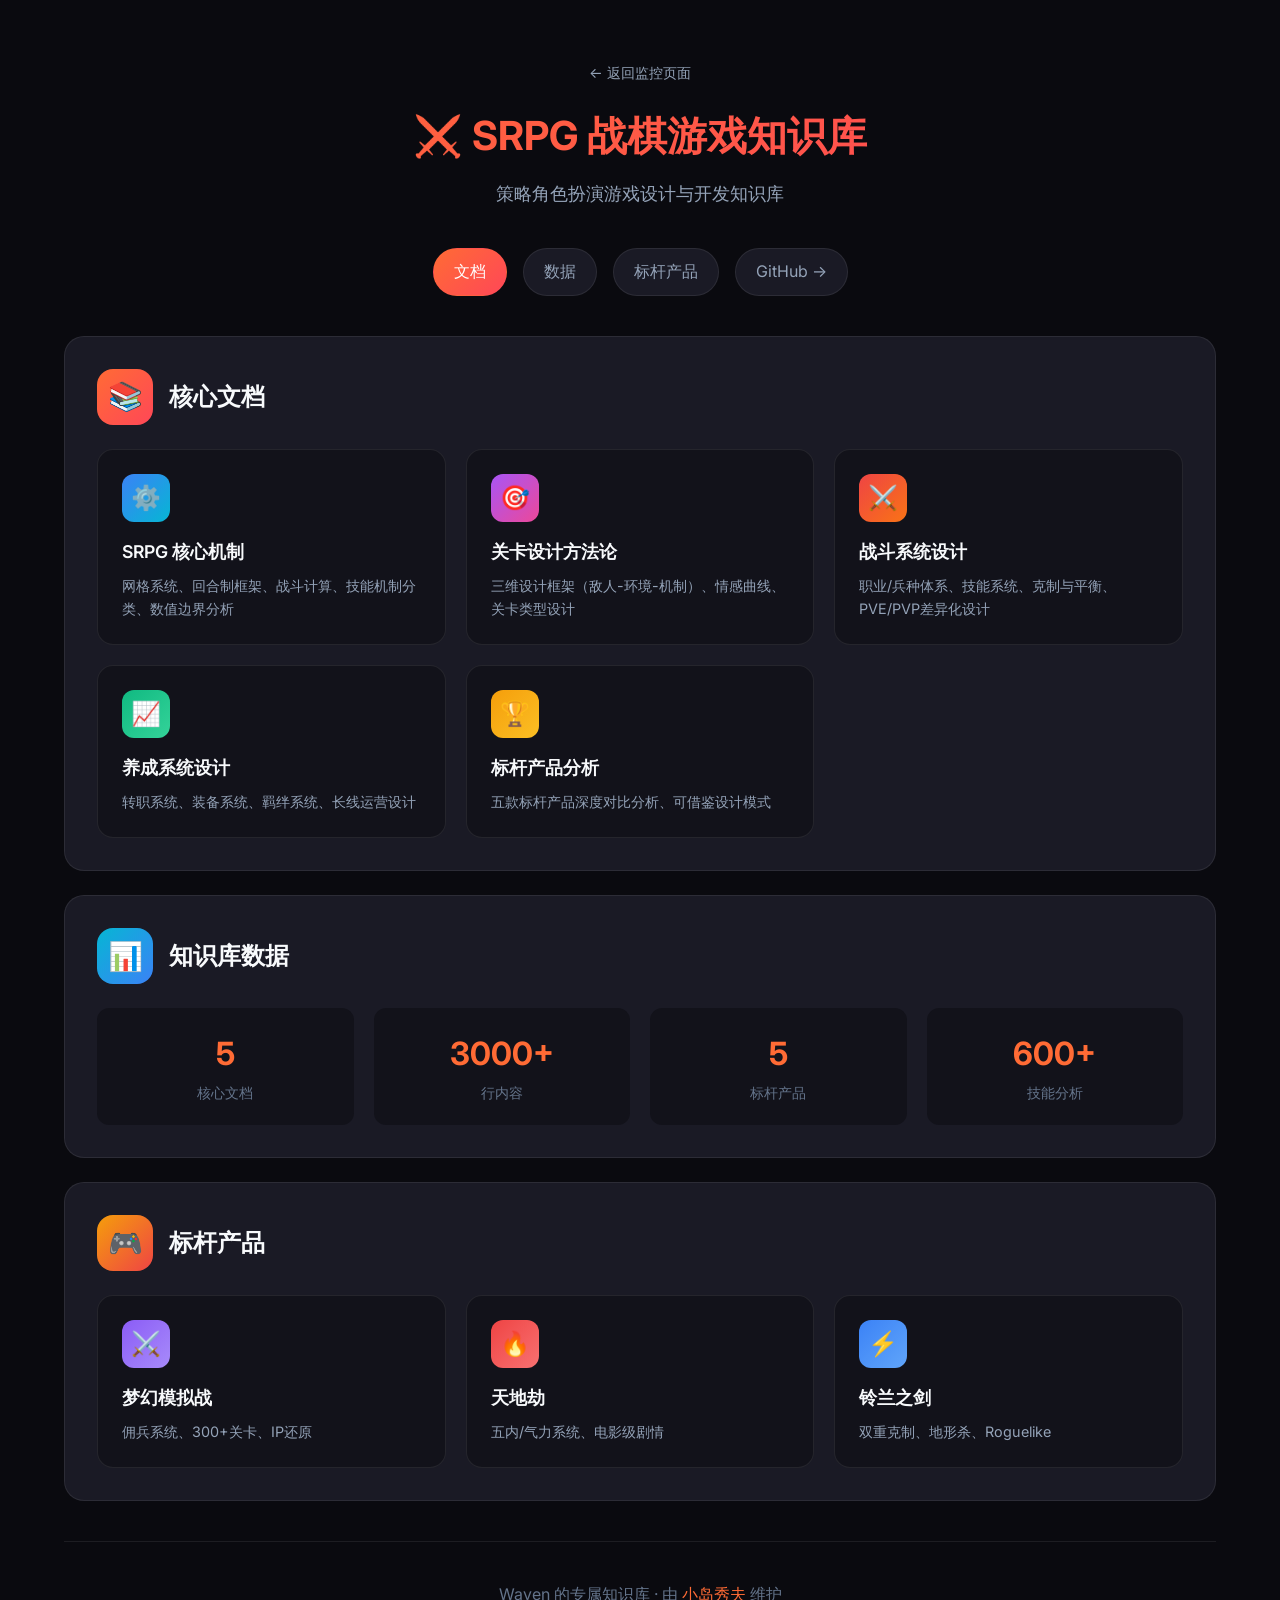
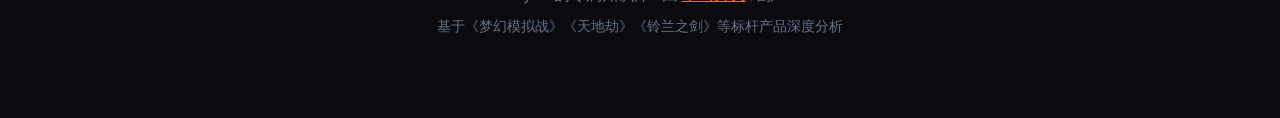
==== index.html @ 417c96cd "添加网页版知识库" ====
<!DOCTYPE html>
<html lang="zh-CN">
<head>
    <meta charset="UTF-8">
    <meta name="viewport" content="width=device-width, initial-scale=1.0">
    <title>SRPG 战棋游戏知识库 | 小岛秀夫</title>
    <link href="https://fonts.googleapis.com/css2?family=Inter:wght@300;400;500;600;700&display=swap" rel="stylesheet">
    <style>
        :root {
            --bg-primary: #0a0a0f;
            --bg-secondary: #12121a;
            --bg-card: #1a1a25;
            --accent-red: #ff4757;
            --accent-orange: #ff6b35;
            --accent-pink: #ff6b9d;
            --accent-purple: #a855f7;
            --accent-blue: #3b82f6;
            --accent-cyan: #06b6d4;
            --accent-green: #10b981;
            --text-primary: #f8fafc;
            --text-secondary: #94a3b8;
            --text-muted: #64748b;
            --border: rgba(255, 255, 255, 0.08);
        }

        * { margin: 0; padding: 0; box-sizing: border-box; }

        body {
            font-family: 'Inter', -apple-system, BlinkMacSystemFont, sans-serif;
            background: var(--bg-primary);
            color: var(--text-primary);
            min-height: 100vh;
            line-height: 1.6;
        }

        .container { max-width: 1200px; margin: 0 auto; padding: 40px 24px; }

        /* Header */
        header { text-align: center; margin-bottom: 40px; padding-top: 20px; }
        .back-link {
            display: inline-flex;
            align-items: center;
            gap: 8px;
            color: var(--text-secondary);
            text-decoration: none;
            font-size: 0.9rem;
            margin-bottom: 20px;
            transition: color 0.3s ease;
        }
        .back-link:hover { color: var(--accent-orange); }

        h1 {
            font-size: 2.5rem;
            font-weight: 700;
            background: linear-gradient(135deg, var(--accent-orange), var(--accent-red));
            -webkit-background-clip: text;
            -webkit-text-fill-color: transparent;
            margin-bottom: 12px;
        }

        .subtitle {
            color: var(--text-secondary);
            font-size: 1.1rem;
        }

        /* Nav */
        .nav {
            display: flex;
            justify-content: center;
            gap: 16px;
            margin-bottom: 40px;
            flex-wrap: wrap;
        }
        .nav-link {
            padding: 10px 20px;
            border-radius: 50px;
            background: var(--bg-card);
            color: var(--text-secondary);
            text-decoration: none;
            border: 1px solid var(--border);
            transition: all 0.3s ease;
        }
        .nav-link:hover, .nav-link.active {
            background: linear-gradient(135deg, var(--accent-orange), var(--accent-red));
            color: white;
            border-color: transparent;
        }

        /* Cards */
        .card {
            background: var(--bg-card);
            border: 1px solid var(--border);
            border-radius: 20px;
            padding: 32px;
            margin-bottom: 24px;
        }

        .card-header {
            display: flex;
            align-items: center;
            gap: 16px;
            margin-bottom: 24px;
        }

        .card-icon {
            width: 56px;
            height: 56px;
            border-radius: 16px;
            display: flex;
            align-items: center;
            justify-content: center;
            font-size: 28px;
        }

        .card-title {
            font-size: 1.5rem;
            font-weight: 600;
        }

        /* Doc Grid */
        .doc-grid {
            display: grid;
            grid-template-columns: repeat(auto-fit, minmax(300px, 1fr));
            gap: 20px;
        }

        .doc-card {
            background: var(--bg-secondary);
            border: 1px solid var(--border);
            border-radius: 16px;
            padding: 24px;
            transition: all 0.3s ease;
            text-decoration: none;
            color: inherit;
        }

        .doc-card:hover {
            transform: translateY(-4px);
            border-color: var(--accent-orange);
            box-shadow: 0 10px 40px rgba(255, 107, 53, 0.2);
        }

        .doc-icon {
            width: 48px;
            height: 48px;
            border-radius: 12px;
            display: flex;
            align-items: center;
            justify-content: center;
            font-size: 24px;
            margin-bottom: 16px;
        }

        .doc-title {
            font-size: 1.1rem;
            font-weight: 600;
            margin-bottom: 8px;
        }

        .doc-desc {
            font-size: 0.9rem;
            color: var(--text-secondary);
            line-height: 1.6;
        }

        /* Stats */
        .stats-grid {
            display: grid;
            grid-template-columns: repeat(4, 1fr);
            gap: 20px;
            margin-top: 24px;
        }

        .stat-item {
            text-align: center;
            padding: 20px;
            background: var(--bg-secondary);
            border-radius: 12px;
        }

        .stat-value {
            font-size: 2rem;
            font-weight: 700;
            color: var(--accent-orange);
        }

        .stat-label {
            font-size: 0.85rem;
            color: var(--text-muted);
            margin-top: 4px;
        }

        /* Footer */
        footer {
            text-align: center;
            padding: 40px 0;
            color: var(--text-muted);
            border-top: 1px solid var(--border);
            margin-top: 40px;
        }

        /* Responsive */
        @media (max-width: 768px) {
            h1 { font-size: 1.8rem; }
            .stats-grid { grid-template-columns: repeat(2, 1fr); }
            .doc-grid { grid-template-columns: 1fr; }
        }
    </style>
</head>
<body>
    <div class="container">
        <header>
            <a href="https://waynefwj.github.io/kimi-claw-status/" class="back-link">← 返回监控页面</a>
            <h1>⚔️ SRPG 战棋游戏知识库</h1>
            <p class="subtitle">策略角色扮演游戏设计与开发知识库</p>
        </header>

        <nav class="nav">
            <a href="#docs" class="nav-link active">文档</a>
            <a href="#stats" class="nav-link">数据</a>
            <a href="#products" class="nav-link">标杆产品</a>
            <a href="https://github.com/WayneFWJ/srpg-knowledge-base" class="nav-link" target="_blank">GitHub →</a>
        </nav>

        <div class="card" id="docs">
            <div class="card-header">
                <div class="card-icon" style="background: linear-gradient(135deg, #ff6b35, #ff4757);">📚</div>
                <h2 class="card-title">核心文档</h2>
            </div>
            <div class="doc-grid">
                <a href="./SRPG%20核心机制.md" class="doc-card">
                    <div class="doc-icon" style="background: linear-gradient(135deg, #3b82f6, #06b6d4);">⚙️</div>
                    <div class="doc-title">SRPG 核心机制</div>
                    <div class="doc-desc">网格系统、回合制框架、战斗计算、技能机制分类、数值边界分析</div>
                </a>
                <a href="./关卡设计方法论.md" class="doc-card">
                    <div class="doc-icon" style="background: linear-gradient(135deg, #a855f7, #ec4899);">🎯</div>
                    <div class="doc-title">关卡设计方法论</div>
                    <div class="doc-desc">三维设计框架（敌人-环境-机制）、情感曲线、关卡类型设计</div>
                </a>
                <a href="./战斗系统设计.md" class="doc-card">
                    <div class="doc-icon" style="background: linear-gradient(135deg, #ef4444, #f97316);">⚔️</div>
                    <div class="doc-title">战斗系统设计</div>
                    <div class="doc-desc">职业/兵种体系、技能系统、克制与平衡、PVE/PVP差异化设计</div>
                </a>
                <a href="./养成系统设计.md" class="doc-card">
                    <div class="doc-icon" style="background: linear-gradient(135deg, #10b981, #34d399);">📈</div>
                    <div class="doc-title">养成系统设计</div>
                    <div class="doc-desc">转职系统、装备系统、羁绊系统、长线运营设计</div>
                </a>
                <a href="./标杆产品分析.md" class="doc-card">
                    <div class="doc-icon" style="background: linear-gradient(135deg, #f59e0b, #fbbf24);">🏆</div>
                    <div class="doc-title">标杆产品分析</div>
                    <div class="doc-desc">五款标杆产品深度对比分析、可借鉴设计模式</div>
                </a>
            </div>
        </div>

        <div class="card" id="stats">
            <div class="card-header">
                <div class="card-icon" style="background: linear-gradient(135deg, #06b6d4, #3b82f6);">📊</div>
                <h2 class="card-title">知识库数据</h2>
            </div>
            <div class="stats-grid">
                <div class="stat-item">
                    <div class="stat-value">5</div>
                    <div class="stat-label">核心文档</div>
                </div>
                <div class="stat-item">
                    <div class="stat-value">3000+</div>
                    <div class="stat-label">行内容</div>
                </div>
                <div class="stat-item">
                    <div class="stat-value">5</div>
                    <div class="stat-label">标杆产品</div>
                </div>
                <div class="stat-item">
                    <div class="stat-value">600+</div>
                    <div class="stat-label">技能分析</div>
                </div>
            </div>
        </div>

        <div class="card" id="products">
            <div class="card-header">
                <div class="card-icon" style="background: linear-gradient(135deg, #f59e0b, #ef4444);">🎮</div>
                <h2 class="card-title">标杆产品</h2>
            </div>
            <div class="doc-grid">
                <div class="doc-card">
                    <div class="doc-icon" style="background: linear-gradient(135deg, #8b5cf6, #a78bfa);">⚔️</div>
                    <div class="doc-title">梦幻模拟战</div>
                    <div class="doc-desc">佣兵系统、300+关卡、IP还原</div>
                </div>
                <div class="doc-card">
                    <div class="doc-icon" style="background: linear-gradient(135deg, #ef4444, #f87171);">🔥</div>
                    <div class="doc-title">天地劫</div>
                    <div class="doc-desc">五内/气力系统、电影级剧情</div>
                </div>
                <div class="doc-card">
                    <div class="doc-icon" style="background: linear-gradient(135deg, #3b82f6, #60a5fa);">⚡</div>
                    <div class="doc-title">铃兰之剑</div>
                    <div class="doc-desc">双重克制、地形杀、Roguelike</div>
                </div>
            </div>
        </div>

        <footer>
            <p>Wayen 的专属知识库 · 由 <a href="https://waynefwj.github.io/kimi-claw-status/" style="color: var(--accent-orange);">小岛秀夫</a> 维护</p>
            <p style="margin-top: 8px; font-size: 0.85rem;">基于《梦幻模拟战》《天地劫》《铃兰之剑》等标杆产品深度分析</p>
        </footer>
    </div>
</body>
</html>
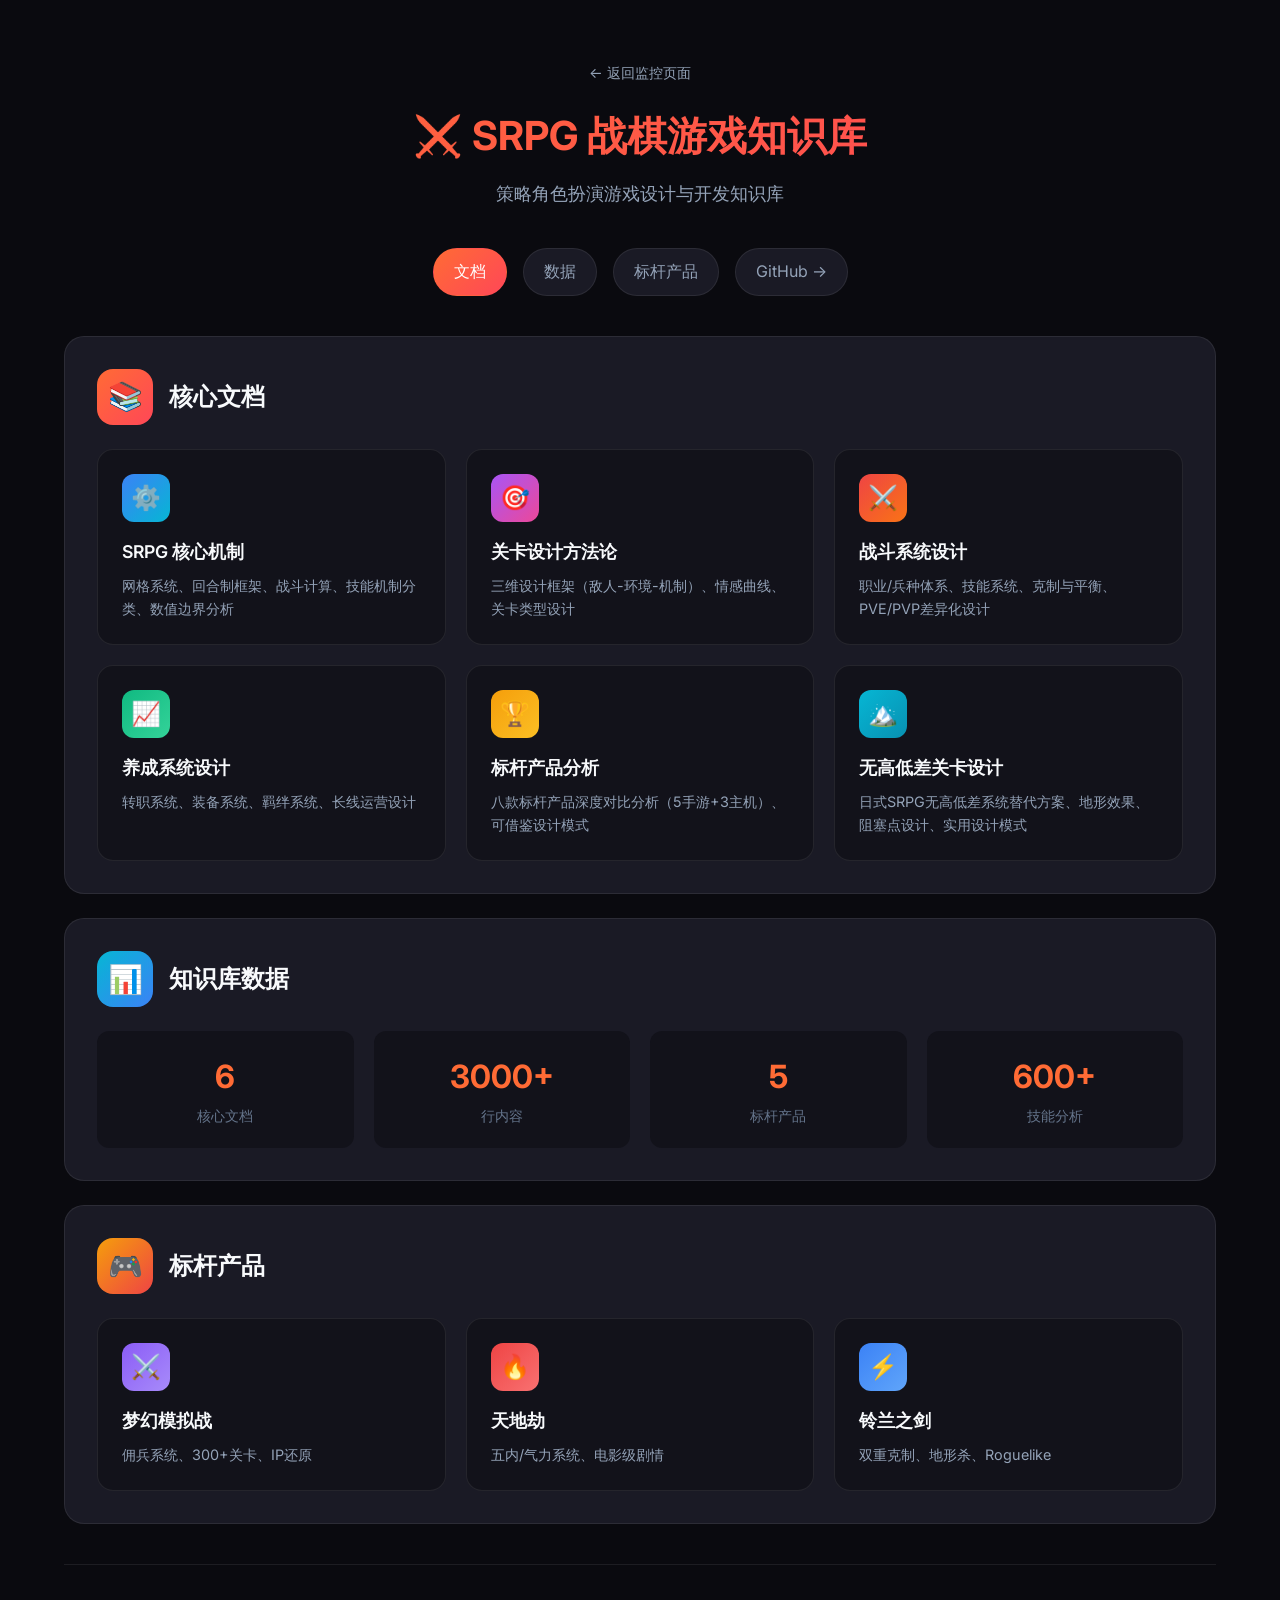
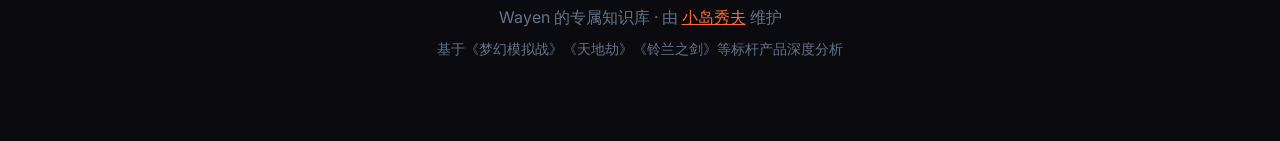
==== commit 13c4ecff: "更新索引页面：添加无高低差关卡设计文档链接" ====
--- a/index.html
+++ b/index.html
@@ -228,30 +228,35 @@
                 <h2 class="card-title">核心文档</h2>
             </div>
             <div class="doc-grid">
-                <a href="./SRPG%20核心机制.md" class="doc-card">
+                <a href="./SRPG%20核心机制.html" class="doc-card">
                     <div class="doc-icon" style="background: linear-gradient(135deg, #3b82f6, #06b6d4);">⚙️</div>
                     <div class="doc-title">SRPG 核心机制</div>
                     <div class="doc-desc">网格系统、回合制框架、战斗计算、技能机制分类、数值边界分析</div>
                 </a>
-                <a href="./关卡设计方法论.md" class="doc-card">
+                <a href="./关卡设计方法论.html" class="doc-card">
                     <div class="doc-icon" style="background: linear-gradient(135deg, #a855f7, #ec4899);">🎯</div>
                     <div class="doc-title">关卡设计方法论</div>
                     <div class="doc-desc">三维设计框架（敌人-环境-机制）、情感曲线、关卡类型设计</div>
                 </a>
-                <a href="./战斗系统设计.md" class="doc-card">
+                <a href="./战斗系统设计.html" class="doc-card">
                     <div class="doc-icon" style="background: linear-gradient(135deg, #ef4444, #f97316);">⚔️</div>
                     <div class="doc-title">战斗系统设计</div>
                     <div class="doc-desc">职业/兵种体系、技能系统、克制与平衡、PVE/PVP差异化设计</div>
                 </a>
-                <a href="./养成系统设计.md" class="doc-card">
+                <a href="./养成系统设计.html" class="doc-card">
                     <div class="doc-icon" style="background: linear-gradient(135deg, #10b981, #34d399);">📈</div>
                     <div class="doc-title">养成系统设计</div>
                     <div class="doc-desc">转职系统、装备系统、羁绊系统、长线运营设计</div>
                 </a>
-                <a href="./标杆产品分析.md" class="doc-card">
+                <a href="./标杆产品分析.html" class="doc-card">
                     <div class="doc-icon" style="background: linear-gradient(135deg, #f59e0b, #fbbf24);">🏆</div>
                     <div class="doc-title">标杆产品分析</div>
-                    <div class="doc-desc">五款标杆产品深度对比分析、可借鉴设计模式</div>
+                    <div class="doc-desc">八款标杆产品深度对比分析（5手游+3主机）、可借鉴设计模式</div>
+                </a>
+                <a href="./无高低差关卡设计.html" class="doc-card">
+                    <div class="doc-icon" style="background: linear-gradient(135deg, #06b6d4, #0891b2);">🏔️</div>
+                    <div class="doc-title">无高低差关卡设计</div>
+                    <div class="doc-desc">日式SRPG无高低差系统替代方案、地形效果、阻塞点设计、实用设计模式</div>
                 </a>
             </div>
         </div>
@@ -263,7 +268,7 @@
             </div>
             <div class="stats-grid">
                 <div class="stat-item">
-                    <div class="stat-value">5</div>
+                    <div class="stat-value">6</div>
                     <div class="stat-label">核心文档</div>
                 </div>
                 <div class="stat-item">
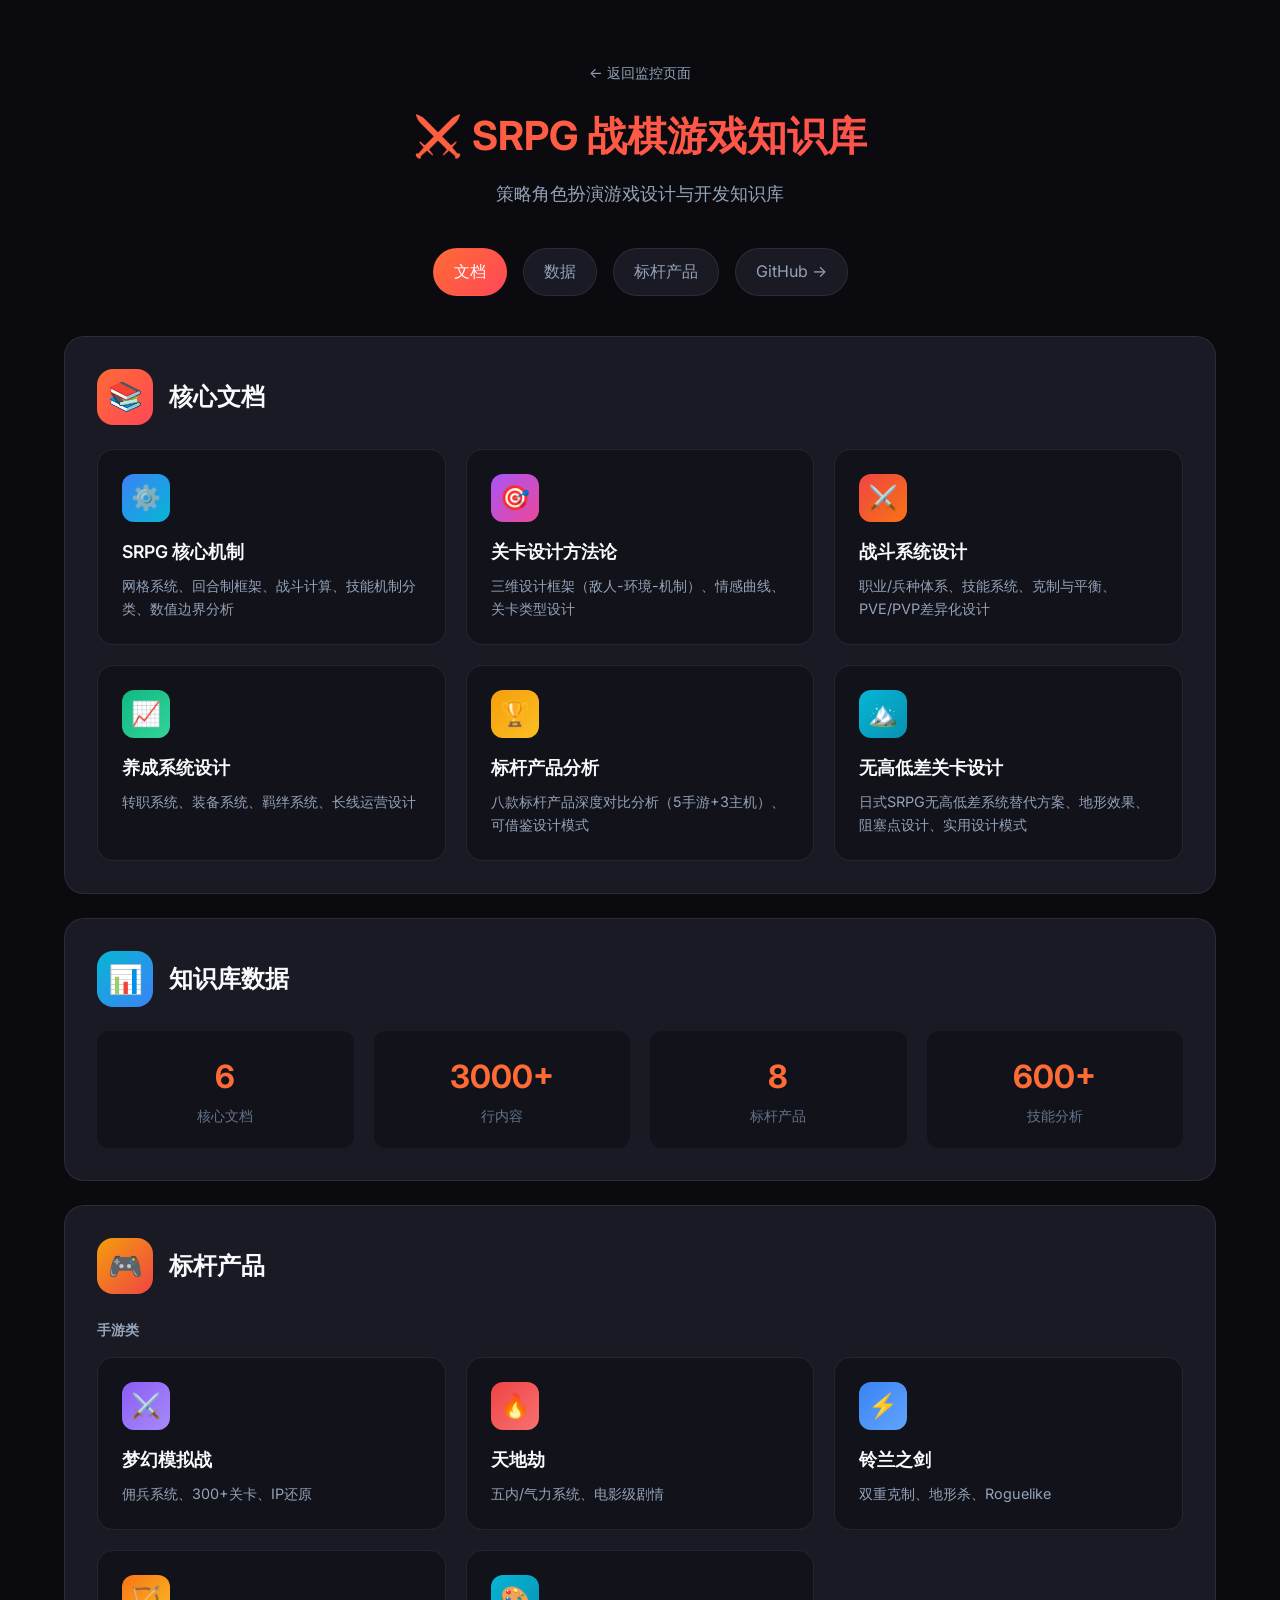
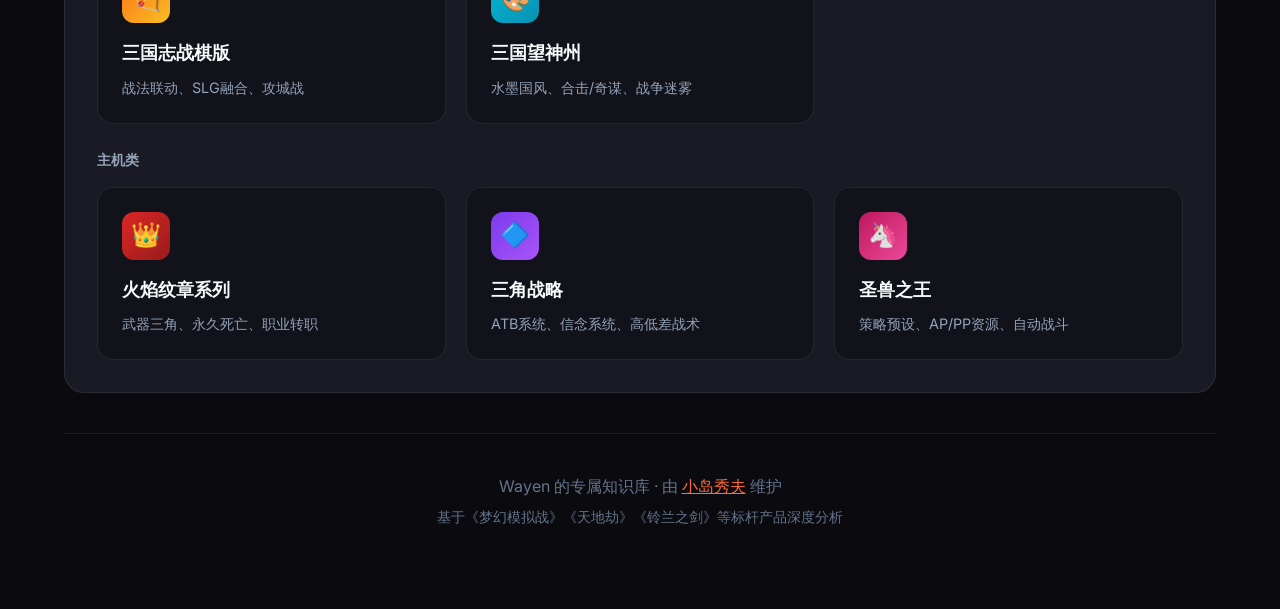
==== commit f09ce6a0: "更新标杆产品展示：添加5款手游+3款主机共8款产品" ====
--- a/index.html
+++ b/index.html
@@ -276,7 +276,7 @@
                     <div class="stat-label">行内容</div>
                 </div>
                 <div class="stat-item">
-                    <div class="stat-value">5</div>
+                    <div class="stat-value">8</div>
                     <div class="stat-label">标杆产品</div>
                 </div>
                 <div class="stat-item">
@@ -291,7 +291,8 @@
                 <div class="card-icon" style="background: linear-gradient(135deg, #f59e0b, #ef4444);">🎮</div>
                 <h2 class="card-title">标杆产品</h2>
             </div>
-            <div class="doc-grid">
+            <h3 style="color: var(--text-secondary); font-size: 0.9rem; margin-bottom: 16px;">手游类</h3>
+            <div class="doc-grid" style="margin-bottom: 24px;">
                 <div class="doc-card">
                     <div class="doc-icon" style="background: linear-gradient(135deg, #8b5cf6, #a78bfa);">⚔️</div>
                     <div class="doc-title">梦幻模拟战</div>
@@ -306,6 +307,34 @@
                     <div class="doc-icon" style="background: linear-gradient(135deg, #3b82f6, #60a5fa);">⚡</div>
                     <div class="doc-title">铃兰之剑</div>
                     <div class="doc-desc">双重克制、地形杀、Roguelike</div>
+                </div>
+                <div class="doc-card">
+                    <div class="doc-icon" style="background: linear-gradient(135deg, #f97316, #fbbf24);">🏹</div>
+                    <div class="doc-title">三国志战棋版</div>
+                    <div class="doc-desc">战法联动、SLG融合、攻城战</div>
+                </div>
+                <div class="doc-card">
+                    <div class="doc-icon" style="background: linear-gradient(135deg, #06b6d4, #0891b2);">🎨</div>
+                    <div class="doc-title">三国望神州</div>
+                    <div class="doc-desc">水墨国风、合击/奇谋、战争迷雾</div>
+                </div>
+            </div>
+            <h3 style="color: var(--text-secondary); font-size: 0.9rem; margin-bottom: 16px;">主机类</h3>
+            <div class="doc-grid">
+                <div class="doc-card">
+                    <div class="doc-icon" style="background: linear-gradient(135deg, #dc2626, #991b1b);">👑</div>
+                    <div class="doc-title">火焰纹章系列</div>
+                    <div class="doc-desc">武器三角、永久死亡、职业转职</div>
+                </div>
+                <div class="doc-card">
+                    <div class="doc-icon" style="background: linear-gradient(135deg, #7c3aed, #a855f7);">🔷</div>
+                    <div class="doc-title">三角战略</div>
+                    <div class="doc-desc">ATB系统、信念系统、高低差战术</div>
+                </div>
+                <div class="doc-card">
+                    <div class="doc-icon" style="background: linear-gradient(135deg, #be185d, #ec4899);">🦄</div>
+                    <div class="doc-title">圣兽之王</div>
+                    <div class="doc-desc">策略预设、AP/PP资源、自动战斗</div>
                 </div>
             </div>
         </div>
